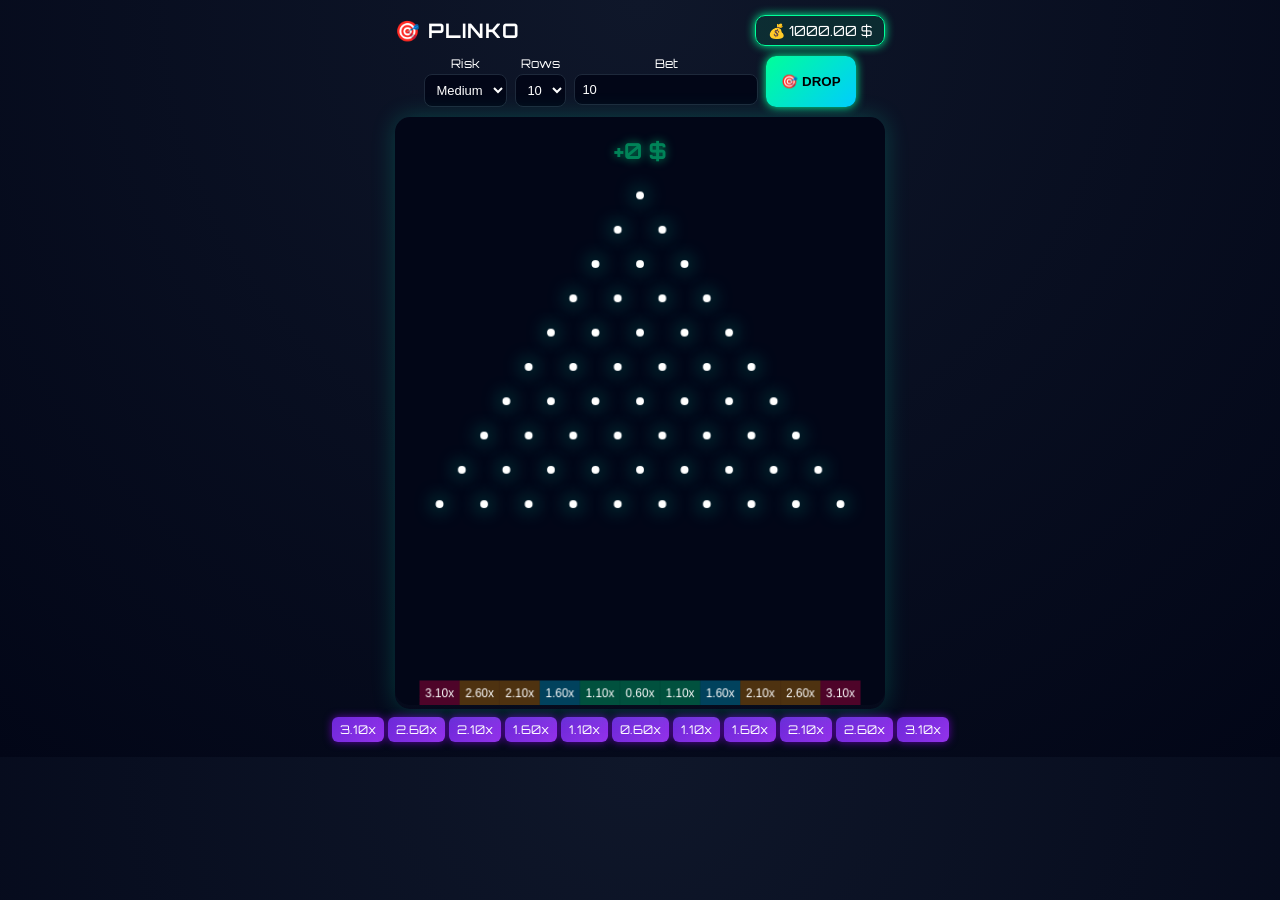
==== index.html @ 87696fb4 "Add files via upload" ====
<!DOCTYPE html>
<html lang="pl">
<head>
    <meta charset="UTF-8">
    <meta name="viewport" content="width=device-width, initial-scale=1.0">
    <title>Plinko Game</title>

    <!-- FONT (ładniejszy vibe) -->
    <link href="https://fonts.googleapis.com/css2?family=Orbitron:wght@400;600&display=swap" rel="stylesheet">

    <link rel="stylesheet" href="style.css">
</head>
<body>

<div class="container">

    <!-- HEADER -->
    <div class="header">
        <h1>🎯 PLINKO</h1>
        <div class="balance" id="balance">💰 1000 $</div>
    </div>

    <!-- CONTROLS -->
    <div class="controls">

        <div class="control-box">
            <label>Risk</label>
            <select id="risk">
                <option value="low">Low</option>
                <option value="medium" selected>Medium</option>
                <option value="high">High</option>
            </select>
        </div>

        <div class="control-box">
            <label>Rows</label>
            <select id="rows">
                <option value="8">8</option>
                <option value="10" selected>10</option>
                <option value="12">12</option>
            </select>
        </div>

        <div class="control-box">
            <label>Bet</label>
            <input type="number" id="bet" value="10" min="1">
        </div>

        <button id="drop" class="drop-btn">🎯 DROP</button>
    </div>

    <!-- CANVAS -->
    <div class="game-wrapper">
        <canvas id="gameCanvas"></canvas>

        <!-- wynik na środku -->
        <div id="result" class="result">+0 $</div>
    </div>

    <!-- MULTIPLIERS -->
    <div class="multipliers" id="multipliers"></div>

</div>

<script src="script.js"></script>
</body>
</html>
---- style.css ----
/* ==========================
   RESET + BASE
========================== */
* {
    box-sizing: border-box;
    margin: 0;
    padding: 0;
}

body {
    background: radial-gradient(circle at top, #0f172a, #020617);
    color: white;
    font-family: 'Orbitron', Arial, sans-serif;
    text-align: center;
}

/* ==========================
   CONTAINER
========================== */
.container {
    padding: 15px;
    max-width: 520px;
    margin: auto;
}

/* ==========================
   HEADER
========================== */
.header {
    display: flex;
    justify-content: space-between;
    align-items: center;
    margin-bottom: 10px;
}

h1 {
    font-size: 20px;
    letter-spacing: 1px;
}

.balance {
    background: rgba(0,255,150,0.1);
    border: 1px solid #00ff99;
    padding: 6px 12px;
    border-radius: 10px;
    font-size: 14px;
    box-shadow: 0 0 10px #00ff99;
}

/* ==========================
   CONTROLS
========================== */
.controls {
    display: flex;
    flex-wrap: wrap;
    justify-content: center;
    gap: 8px;
    margin-bottom: 10px;
}

.control-box {
    display: flex;
    flex-direction: column;
    font-size: 12px;
    gap: 3px;
}

select, input {
    padding: 7px;
    border-radius: 8px;
    border: none;
    font-size: 13px;
    background: #020617;
    color: white;
    border: 1px solid #1e293b;
}

select:focus, input:focus {
    outline: none;
    border-color: #00ff99;
    box-shadow: 0 0 5px #00ff99;
}

/* ==========================
   BUTTON
========================== */
.drop-btn {
    padding: 10px 15px;
    border-radius: 10px;
    border: none;
    background: linear-gradient(135deg, #00ff99, #00ccff);
    color: #000;
    font-weight: bold;
    cursor: pointer;
    transition: 0.2s;
    box-shadow: 0 0 10px #00ff99;
}

.drop-btn:hover {
    transform: scale(1.05);
    box-shadow: 0 0 20px #00ffcc;
}

.drop-btn:active {
    transform: scale(0.95);
}

/* ==========================
   GAME WRAPPER
========================== */
.game-wrapper {
    position: relative;
    border-radius: 15px;
    overflow: hidden;
    box-shadow: 0 0 25px rgba(0,255,200,0.2);
}

/* ==========================
   CANVAS
========================== */
canvas {
    width: 100%;
    background: transparent;
    border-radius: 15px;
}

/* ==========================
   RESULT TEXT
========================== */
.result {
    position: absolute;
    top: 20px;
    left: 50%;
    transform: translateX(-50%);
    font-size: 22px;
    font-weight: bold;
    color: #00ff99;
    opacity: 0.5;
    pointer-events: none;
    text-shadow: 0 0 10px #00ff99;
    transition: 0.3s;
}

/* ==========================
   MULTIPLIERS
========================== */
.multipliers {
    display: flex;
    justify-content: center;
    gap: 4px;
    margin-top: 8px;
}

.multi {
    background: linear-gradient(135deg, #6d28d9, #9333ea);
    padding: 5px 8px;
    border-radius: 6px;
    font-size: 12px;
    box-shadow: 0 0 8px rgba(150,0,255,0.6);
}

/* ==========================
   MOBILE
========================== */
@media (max-width: 500px) {
    h1 {
        font-size: 18px;
    }

    .drop-btn {
        width: 100%;
    }

    .controls {
        gap: 6px;
    }
}
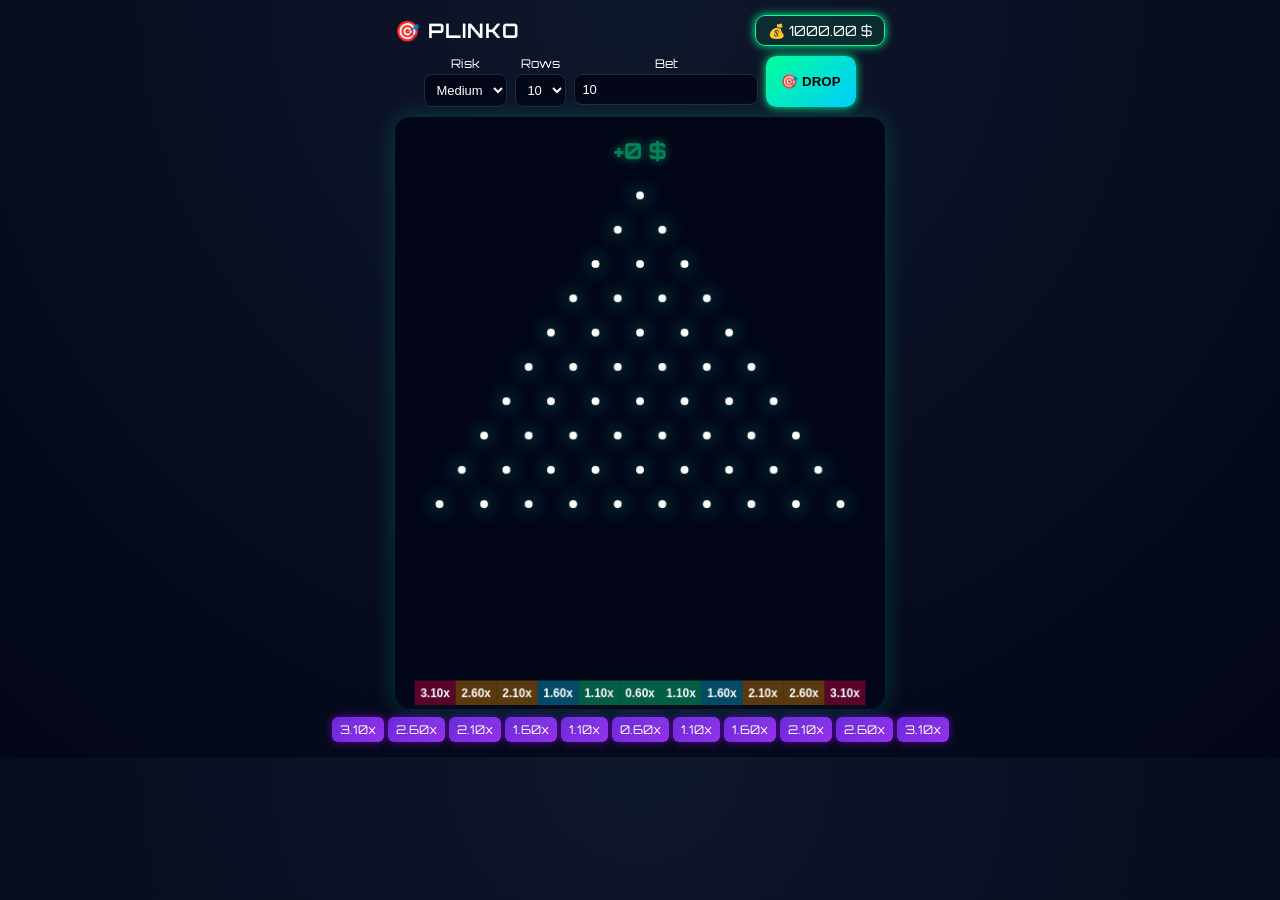
==== commit 6a7f0602: "Add files via upload" ====
--- a/index.html
+++ b/index.html
@@ -1,6 +1,7 @@
 <!DOCTYPE html>
 <html lang="pl">
 <head>
+    <meta name="google-site-verification" content="A6tJXOBY_pQMZgqZHwpQwx7gQ9hfQ-QUL4RnQgyP0nI" />
     <meta charset="UTF-8">
     <meta name="viewport" content="width=device-width, initial-scale=1.0">
     <title>Plinko Game</title>
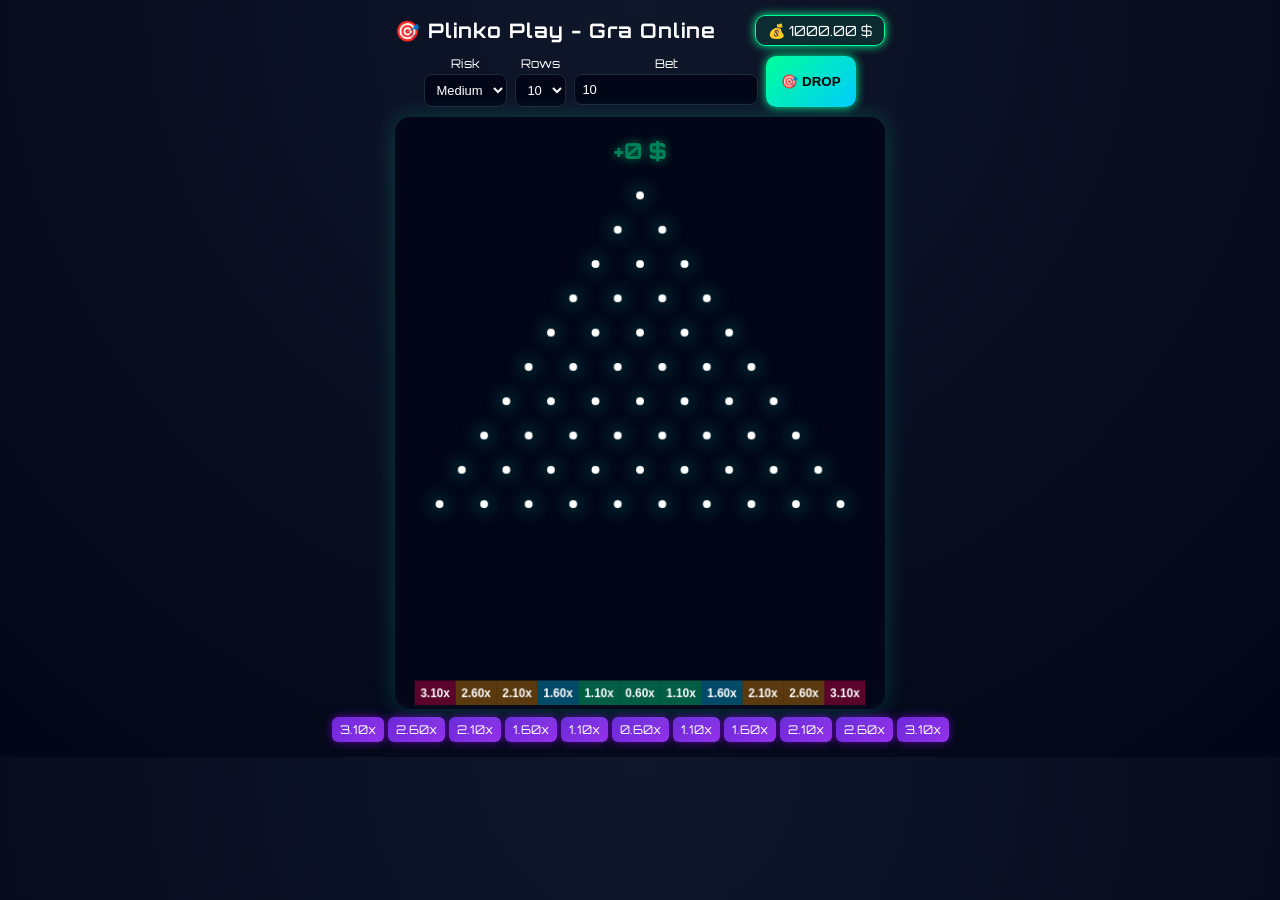
==== commit eaf44744: "Add files via upload" ====
--- a/index.html
+++ b/index.html
@@ -4,20 +4,24 @@
     <meta name="google-site-verification" content="A6tJXOBY_pQMZgqZHwpQwx7gQ9hfQ-QUL4RnQgyP0nI" />
     <meta charset="UTF-8">
     <meta name="viewport" content="width=device-width, initial-scale=1.0">
-    <title>Plinko Game</title>
 
-    <!-- FONT (ładniejszy vibe) -->
+    <title>Plinko Play - Gra Online Plinko</title>
+    <meta name="description" content="Zagraj w Plinko online! Najlepsza gra typu idle i clicker.">
+
+    <!-- FONT -->
     <link href="https://fonts.googleapis.com/css2?family=Orbitron:wght@400;600&display=swap" rel="stylesheet">
 
     <link rel="stylesheet" href="style.css">
 </head>
+
 <body>
 
 <div class="container">
 
     <!-- HEADER -->
     <div class="header">
-        <h1>🎯 PLINKO</h1>
+        <h1>🎯 Plinko Play - Gra Online</h1>
+
         <div class="balance" id="balance">💰 1000 $</div>
     </div>
 
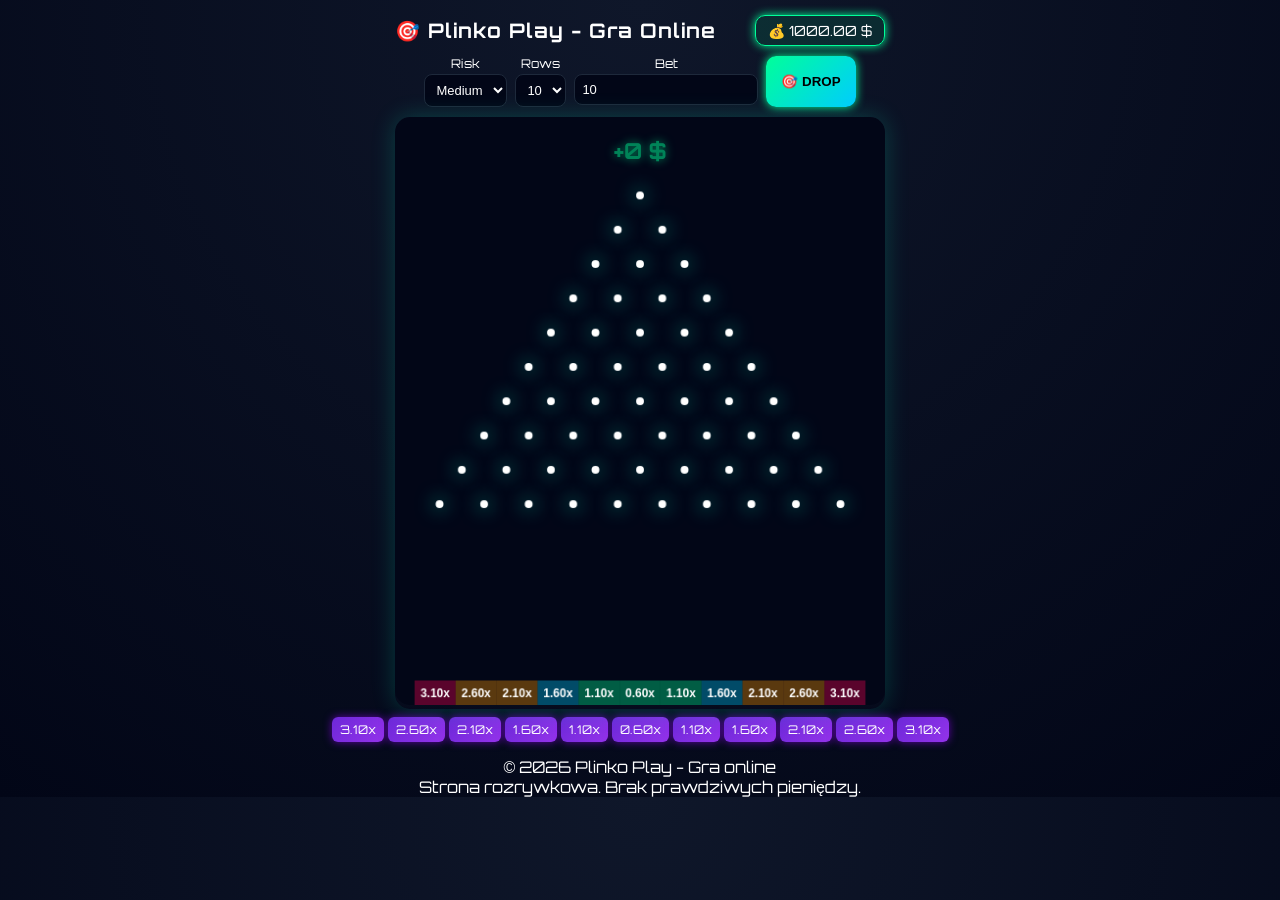
==== commit 7f1120a3: "Add files via upload" ====
--- a/index.html
+++ b/index.html
@@ -69,4 +69,10 @@
 
 <script src="script.js"></script>
 </body>
+
+<footer>
+    <p>© 2026 Plinko Play - Gra online</p>
+    <p>Strona rozrywkowa. Brak prawdziwych pieniędzy.</p>
+</footer>
+
 </html>
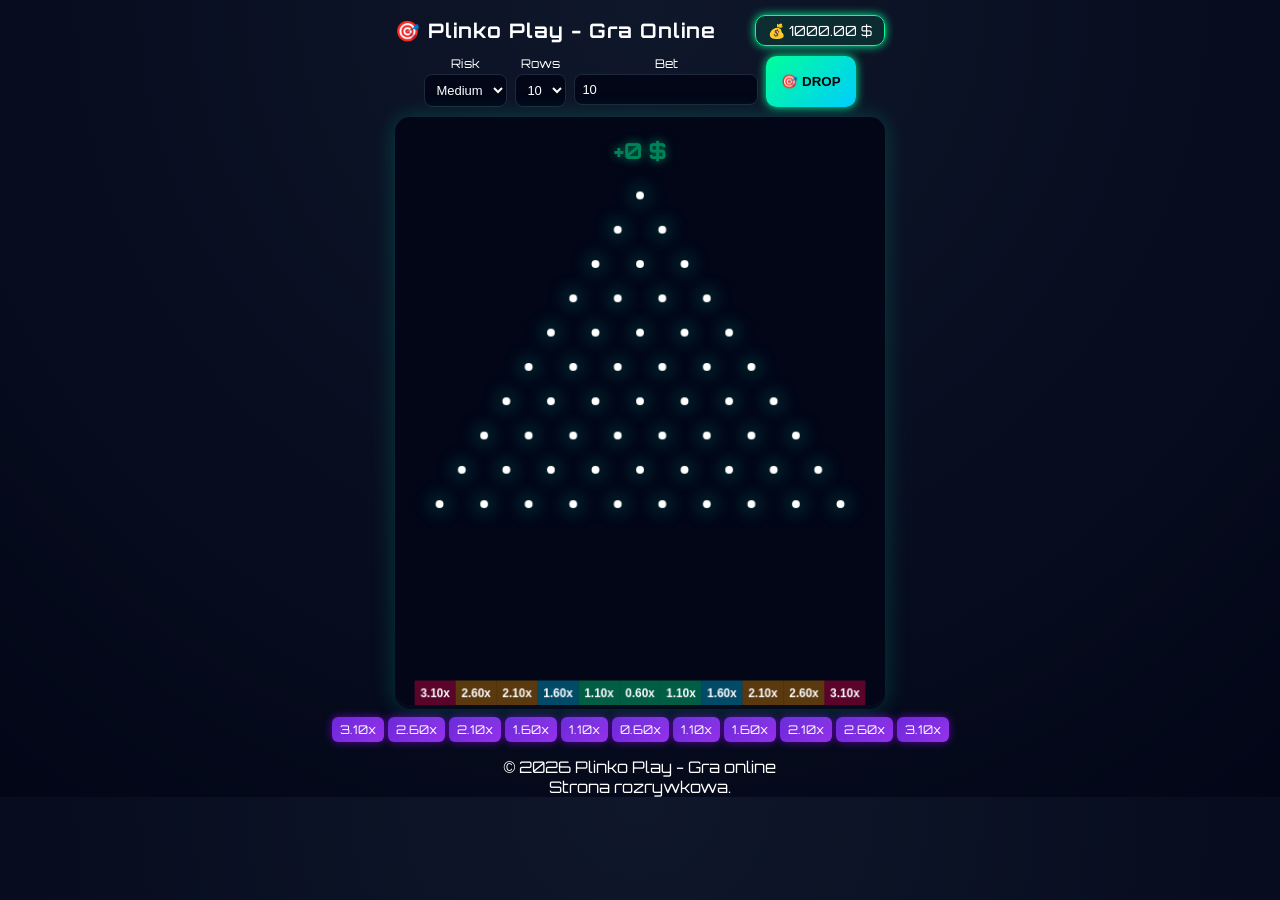
==== commit e0224a85: "Add files via upload" ====
--- a/index.html
+++ b/index.html
@@ -1,6 +1,8 @@
 <!DOCTYPE html>
 <html lang="pl">
 <head>
+    <link rel="icon" href="favicon_io/favicon.ico">
+
     <meta name="google-site-verification" content="A6tJXOBY_pQMZgqZHwpQwx7gQ9hfQ-QUL4RnQgyP0nI" />
     <meta charset="UTF-8">
     <meta name="viewport" content="width=device-width, initial-scale=1.0">
@@ -67,12 +69,12 @@
 
 </div>
 
+<footer>
+    <p>© 2026 Plinko Play - Gra online</p>
+    <p>Strona rozrywkowa.</p>
+</footer>
+
 <script src="script.js"></script>
 </body>
 
-<footer>
-    <p>© 2026 Plinko Play - Gra online</p>
-    <p>Strona rozrywkowa. Brak prawdziwych pieniędzy.</p>
-</footer>
-
 </html>
--- a/style.css
+++ b/style.css
@@ -174,4 +174,27 @@
     .controls {
         gap: 6px;
     }
-}+}
+
+
+
+
+
+.footer {
+    margin-top: 30px;
+    padding: 20px;
+    background: #020617;
+    color: #94a3b8;
+    text-align: center;
+    font-size: 12px;
+    border-top: 1px solid #0f172a;
+}
+
+.footer p {
+    margin: 5px 0;
+}
+
+.footer p:first-child {
+    color: #e2e8f0;
+    font-weight: bold;
+}
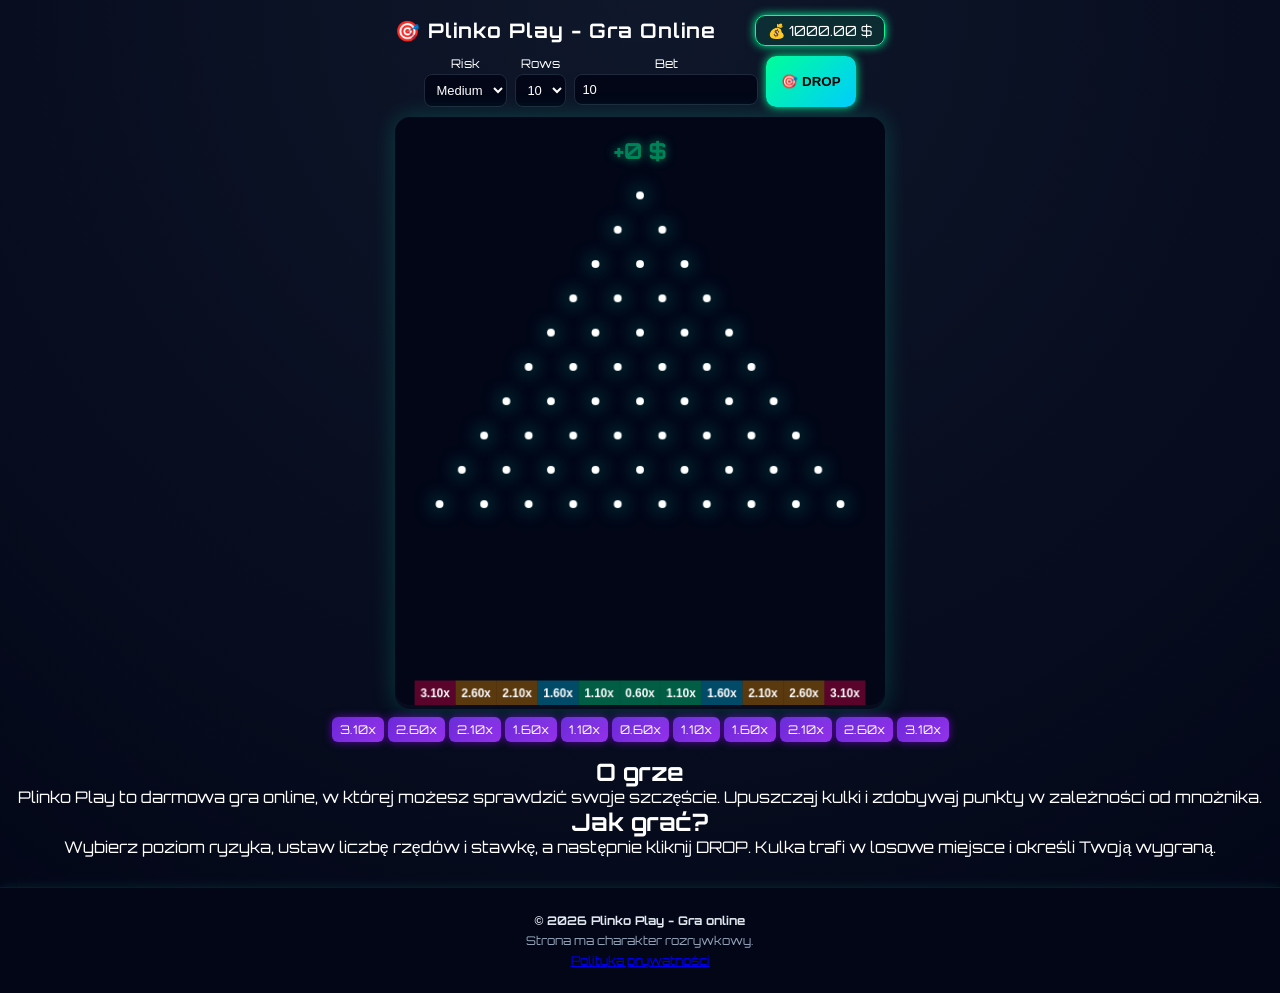
==== commit 674232d3: "Add files via upload" ====
--- a/index.html
+++ b/index.html
@@ -9,6 +9,7 @@
 
     <title>Plinko Play - Gra Online Plinko</title>
     <meta name="description" content="Zagraj w Plinko online! Najlepsza gra typu idle i clicker.">
+    <meta name="robots" content="index, follow">
 
     <!-- FONT -->
     <link href="https://fonts.googleapis.com/css2?family=Orbitron:wght@400;600&display=swap" rel="stylesheet">
@@ -23,9 +24,10 @@
     <!-- HEADER -->
     <div class="header">
         <h1>🎯 Plinko Play - Gra Online</h1>
-
         <div class="balance" id="balance">💰 1000 $</div>
     </div>
+
+
 
     <!-- CONTROLS -->
     <div class="controls">
@@ -60,7 +62,7 @@
     <div class="game-wrapper">
         <canvas id="gameCanvas"></canvas>
 
-        <!-- wynik na środku -->
+        <!-- wynik -->
         <div id="result" class="result">+0 $</div>
     </div>
 
@@ -69,12 +71,28 @@
 
 </div>
 
-<footer>
+    <!-- 🔥 OPIS (WAŻNE POD ADSENSE) -->
+    <div class="content">
+        <h2>O grze</h2>
+        <p>
+            Plinko Play to darmowa gra online, w której możesz sprawdzić swoje szczęście.
+            Upuszczaj kulki i zdobywaj punkty w zależności od mnożnika.
+        </p>
+
+        <h2>Jak grać?</h2>
+        <p>
+            Wybierz poziom ryzyka, ustaw liczbę rzędów i stawkę, a następnie kliknij DROP.
+            Kulka trafi w losowe miejsce i określi Twoją wygraną.
+        </p>
+    </div>
+
+<!-- 🔻 FOOTER -->
+<footer class="footer">
     <p>© 2026 Plinko Play - Gra online</p>
-    <p>Strona rozrywkowa.</p>
+    <p>Strona ma charakter rozrywkowy.</p>
+    <p><a href="privacy.html">Polityka prywatności</a></p>
 </footer>
 
 <script src="script.js"></script>
 </body>
-
-</html>+</html>
--- a/style.css
+++ b/style.css
@@ -198,3 +198,6 @@
     color: #e2e8f0;
     font-weight: bold;
 }
+.footer {
+    box-shadow: 0 0 10px rgba(0, 255, 200, 0.1);
+}
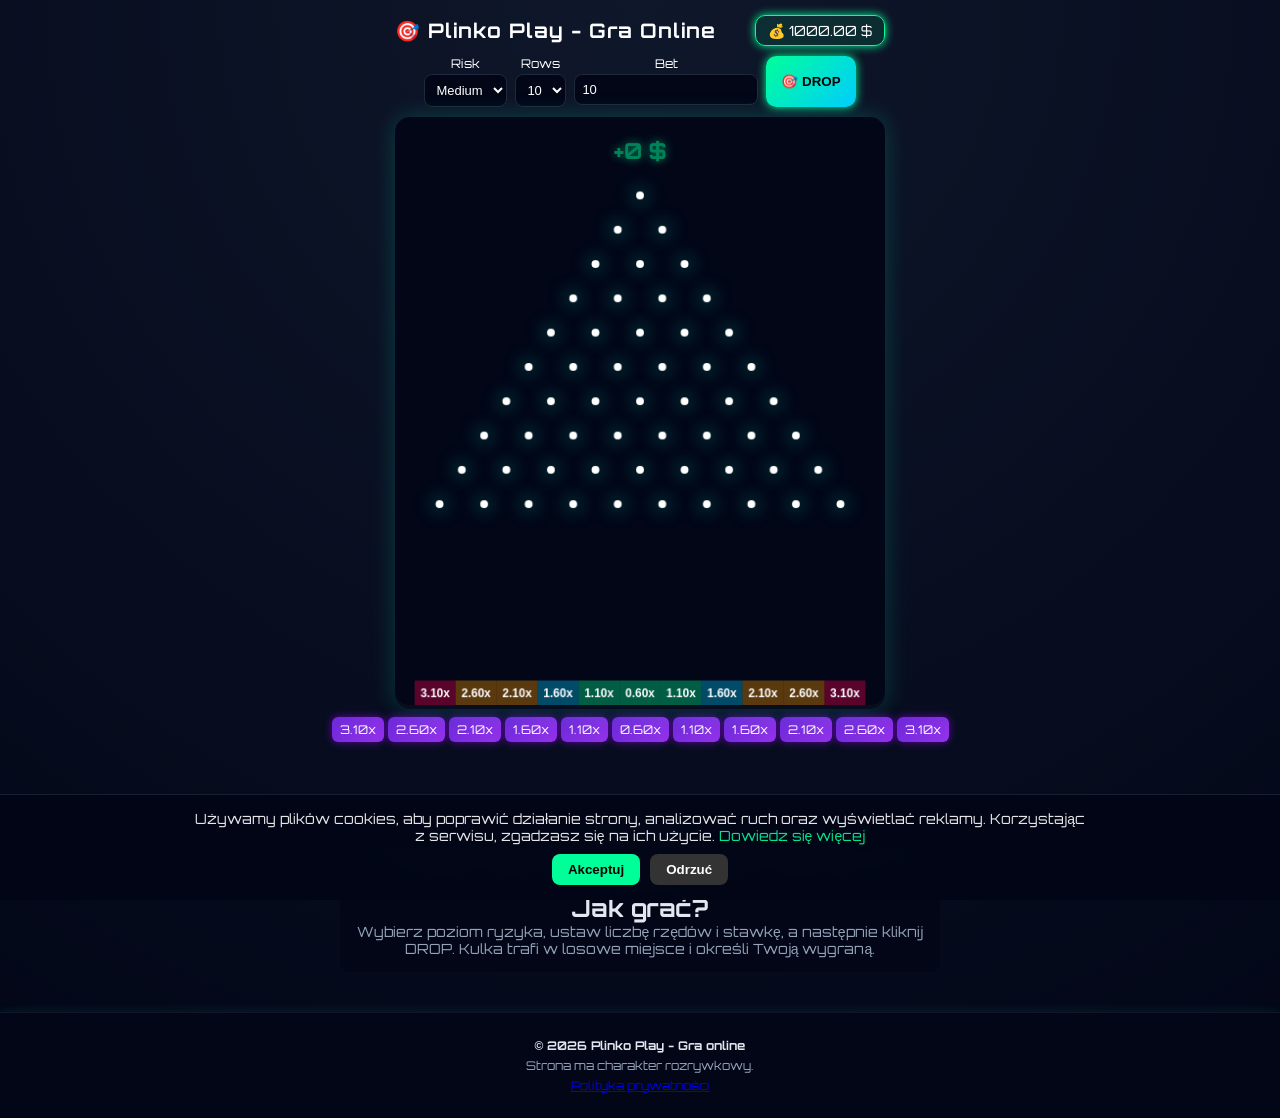
==== commit fbc51acb: "Add files via upload" ====
--- a/index.html
+++ b/index.html
@@ -8,7 +8,8 @@
     <meta name="viewport" content="width=device-width, initial-scale=1.0">
 
     <title>Plinko Play - Gra Online Plinko</title>
-    <meta name="description" content="Zagraj w Plinko online! Najlepsza gra typu idle i clicker.">
+    <meta name="description" content="Plinko Play to darmowa gra online! Upuszczaj kulki, zdobywaj punkty, gra typu idle i clicker. Sprawdź swoje szczęście i wygraj!">
+
     <meta name="robots" content="index, follow">
 
     <!-- FONT -->
@@ -16,6 +17,22 @@
 
     <link rel="stylesheet" href="style.css">
 </head>
+
+
+<div id="cookieBanner" class="cookie-banner">
+    <div class="cookie-content">
+        <p>
+            Używamy plików cookies, aby poprawić działanie strony, analizować ruch oraz wyświetlać reklamy.
+            Korzystając z serwisu, zgadzasz się na ich użycie.
+            <a href="privacy.html">Dowiedz się więcej</a>
+        </p>
+        <div class="cookie-buttons">
+            <button id="acceptCookies">Akceptuj</button>
+            <button id="declineCookies">Odrzuć</button>
+        </div>
+    </div>
+</div>
+
 
 <body>
 
--- a/style.css
+++ b/style.css
@@ -201,3 +201,95 @@
 .footer {
     box-shadow: 0 0 10px rgba(0, 255, 200, 0.1);
 }
+
+
+
+
+.content {
+    margin: 40px auto;
+    max-width: 600px;
+    padding: 15px;
+    background: #020617;
+    border-radius: 10px;
+    text-align: center;
+}
+
+
+.content h2 {
+    color: #e2e8f0;
+}
+
+.content p {
+    color: #94a3b8;
+    font-size: 14px;
+}
+
+.footer {
+    margin-top: 30px;
+    padding: 20px;
+    background: #020617;
+    color: #94a3b8;
+    text-align: center;
+    font-size: 12px;
+}
+
+
+
+
+
+
+.cookie-banner {
+    position: fixed;
+    bottom: 0;
+    left: 0;
+    width: 100%;
+    background: rgba(2, 6, 23, 0.95);
+    backdrop-filter: blur(10px);
+    color: #fff;
+    padding: 15px;
+    z-index: 9999;
+    display: none;
+    border-top: 1px solid rgba(255,255,255,0.1);
+}
+
+.cookie-content {
+    max-width: 900px;
+    margin: auto;
+    display: flex;
+    flex-direction: column;
+    gap: 10px;
+    align-items: center;
+}
+
+.cookie-content p {
+    font-size: 14px;
+    opacity: 0.9;
+}
+
+.cookie-content a {
+    color: #00ff99;
+    text-decoration: none;
+}
+
+.cookie-buttons {
+    display: flex;
+    gap: 10px;
+}
+
+.cookie-buttons button {
+    padding: 8px 16px;
+    border-radius: 8px;
+    border: none;
+    cursor: pointer;
+    font-weight: bold;
+}
+
+#acceptCookies {
+    background: #00ff99;
+    color: #000;
+}
+
+#declineCookies {
+    background: #333;
+    color: #fff;
+}
